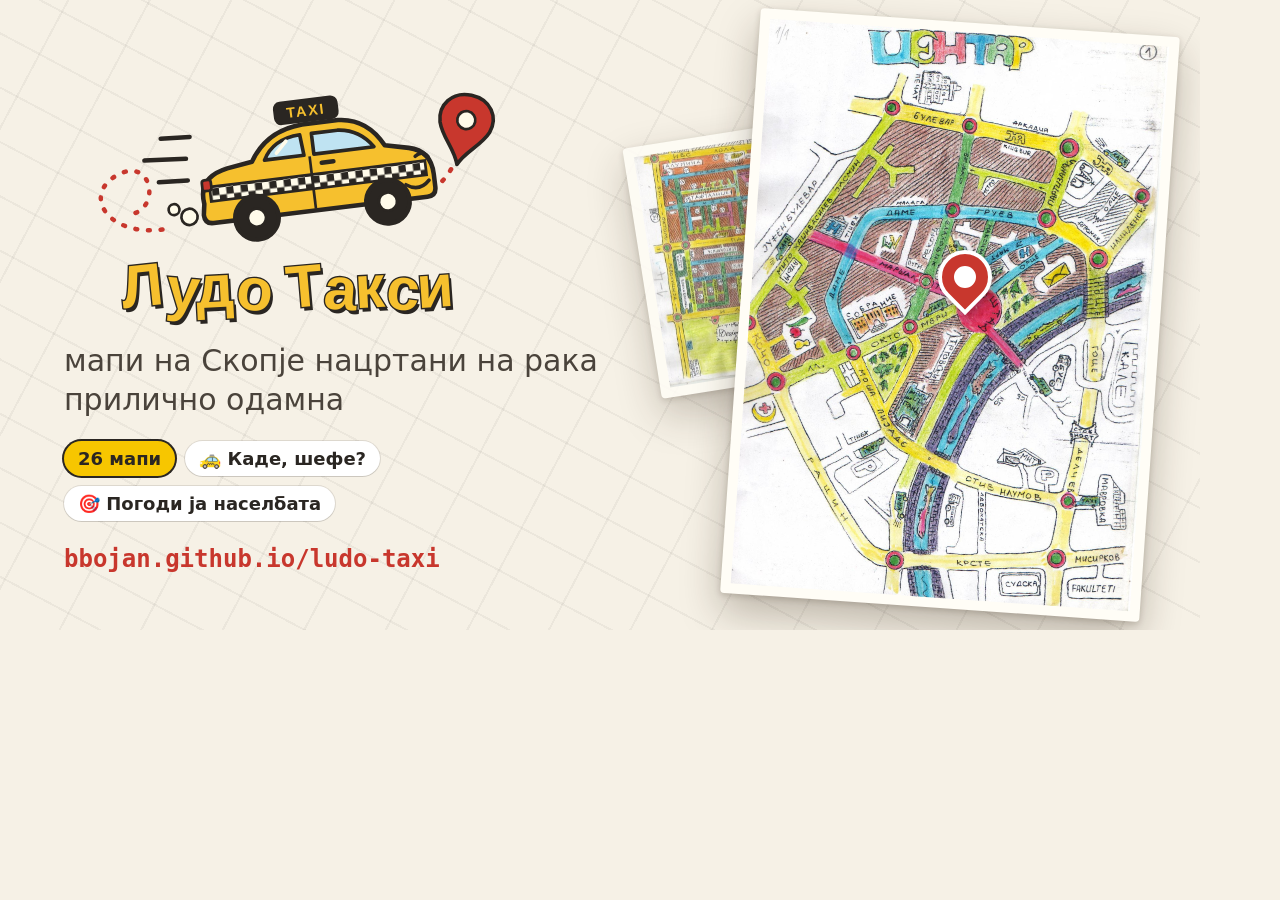
==== tools/social.html @ 997afe10 "Share image and link previews for Twitter / X and LinkedIn - social.png (1200x630): logo, tagline an" ====
<!doctype html>
<!-- Share image for Twitter / X and LinkedIn (1200 × 630). Rendered to social.png with:
     "/Applications/Google Chrome.app/Contents/MacOS/Google Chrome" --headless=new --hide-scrollbars \
       --allow-file-access-from-files --window-size=1200,630 --screenshot=social.png tools/social.html -->
<html lang="mk">
<head>
<meta charset="utf-8">
<style>
  html, body { margin: 0; width: 1200px; height: 630px; overflow: hidden; }
  body {
    position: relative;
    background: #f6f1e6;
    font-family: system-ui, -apple-system, "Segoe UI", Roboto, sans-serif;
    color: #2a2622;
  }
  /* faint street-grid texture */
  body::before {
    content: ''; position: absolute; inset: 0;
    background:
      repeating-linear-gradient(28deg, transparent 0 46px, rgba(42,38,34,.05) 46px 48px),
      repeating-linear-gradient(-62deg, transparent 0 70px, rgba(42,38,34,.05) 70px 72px);
  }
  .left { position: absolute; left: 64px; top: 0; bottom: 0; width: 560px;
    display: flex; flex-direction: column; justify-content: center; }
  .logo { width: 470px; height: auto; display: block; margin: 0 0 10px -10px; }
  .sub { font-size: 30px; line-height: 1.3; margin: 0 0 22px; color: #4a433b; }
  .tags { display: flex; gap: 10px; flex-wrap: wrap; margin-bottom: 26px; }
  .tag { font-size: 18px; font-weight: 600; padding: 7px 14px; border-radius: 999px; background: #fff;
    box-shadow: 0 1px 0 rgba(0,0,0,.08), 0 0 0 1px rgba(42,38,34,.12); }
  .tag.y { background: #f7c600; box-shadow: 0 0 0 2px #2a2622; }
  .url { font: 700 24px/1 ui-monospace, "SF Mono", Menlo, monospace; color: #c8372d; }
  .sheets { position: absolute; right: 40px; top: -30px; width: 520px; height: 690px; }
  .sheet { position: absolute; background: #fffdf6; padding: 10px; border-radius: 4px;
    box-shadow: 0 18px 40px rgba(40,25,10,.28), 0 2px 6px rgba(40,25,10,.18); }
  .sheet img { display: block; width: 100%; height: auto; }
  .back { width: 330px; left: 0; top: 150px; transform: rotate(-9deg); opacity: .85; }
  .front { width: 400px; right: 0; top: 52px; transform: rotate(4deg); }
  .pin { position: absolute; right: 168px; top: 280px; width: 46px; height: 46px; border-radius: 50% 50% 50% 0;
    background: #c8372d; transform: rotate(-45deg); box-shadow: 0 6px 12px rgba(0,0,0,.3); border: 4px solid #fff; }
  .pin::after { content: ''; position: absolute; inset: 12px; border-radius: 50%; background: #fff; }
</style>
</head>
<body>
  <div class="left">
    <img class="logo" src="../logo.svg" alt="Лудо Такси">
    <p class="sub">мапи на Скопје нацртани на рака<br>прилично одамна</p>
    <div class="tags">
      <span class="tag y">26 мапи</span>
      <span class="tag">🚕 Каде, шефе?</span>
      <span class="tag">🎯 Погоди ја населбата</span>
    </div>
    <div class="url">bbojan.github.io/ludo-taxi</div>
  </div>
  <div class="sheets">
    <div class="sheet back"><img src="../sheets/09-s.jpg" alt=""></div>
    <div class="sheet front"><img src="../sheets/23.jpg" alt=""></div>
    <div class="pin"></div>
  </div>
</body>
</html>
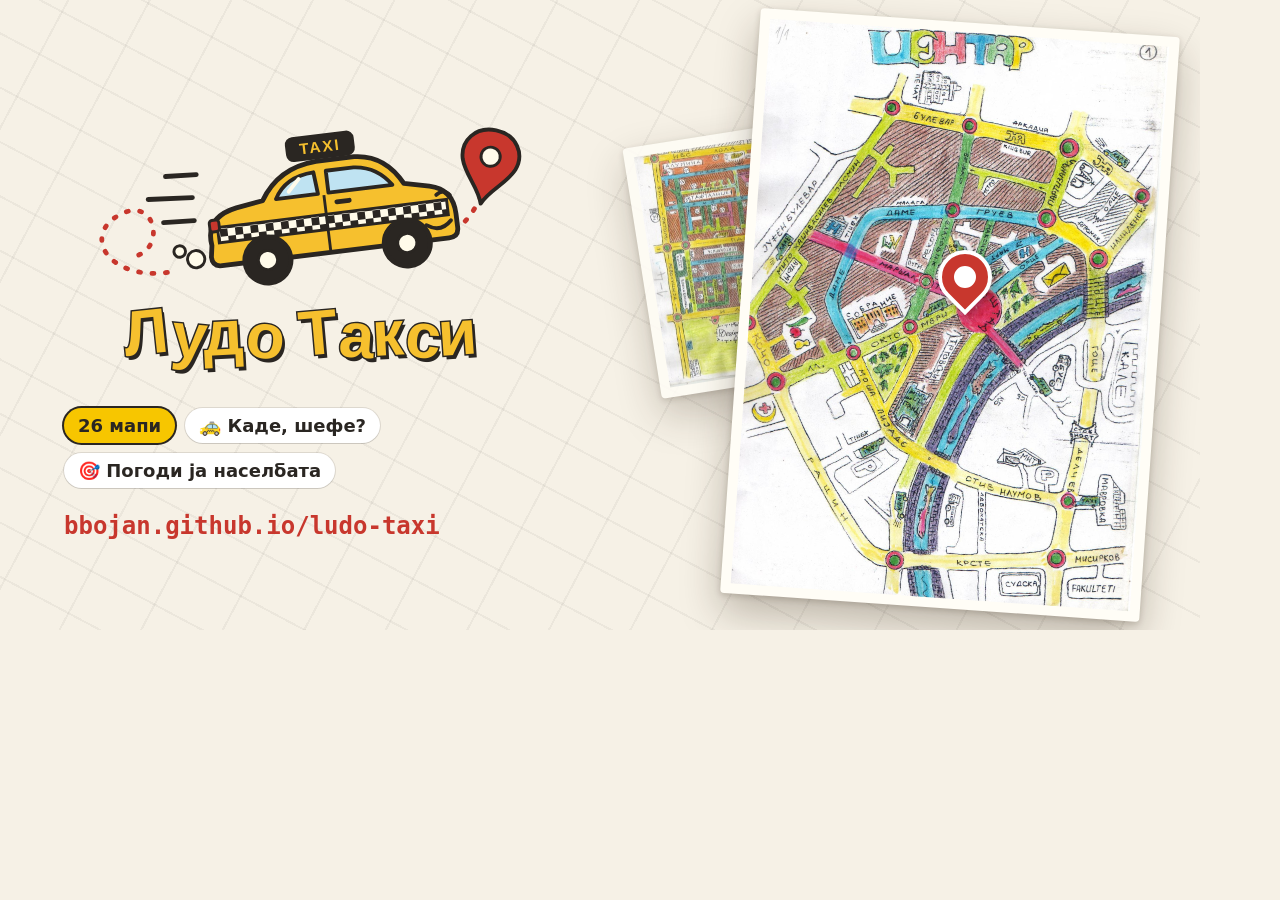
==== commit a91db139: "Share image without the tagline; tagline back on the app's logo badge Co-Authored-By: Claude Opus 5." ====
--- a/tools/social.html
+++ b/tools/social.html
@@ -22,8 +22,7 @@
   }
   .left { position: absolute; left: 64px; top: 0; bottom: 0; width: 560px;
     display: flex; flex-direction: column; justify-content: center; }
-  .logo { width: 470px; height: auto; display: block; margin: 0 0 10px -10px; }
-  .sub { font-size: 30px; line-height: 1.3; margin: 0 0 22px; color: #4a433b; }
+  .logo { width: 500px; height: auto; display: block; margin: 0 0 28px -12px; }
   .tags { display: flex; gap: 10px; flex-wrap: wrap; margin-bottom: 26px; }
   .tag { font-size: 18px; font-weight: 600; padding: 7px 14px; border-radius: 999px; background: #fff;
     box-shadow: 0 1px 0 rgba(0,0,0,.08), 0 0 0 1px rgba(42,38,34,.12); }
@@ -43,7 +42,6 @@
 <body>
   <div class="left">
     <img class="logo" src="../logo.svg" alt="Лудо Такси">
-    <p class="sub">мапи на Скопје нацртани на рака<br>прилично одамна</p>
     <div class="tags">
       <span class="tag y">26 мапи</span>
       <span class="tag">🚕 Каде, шефе?</span>
